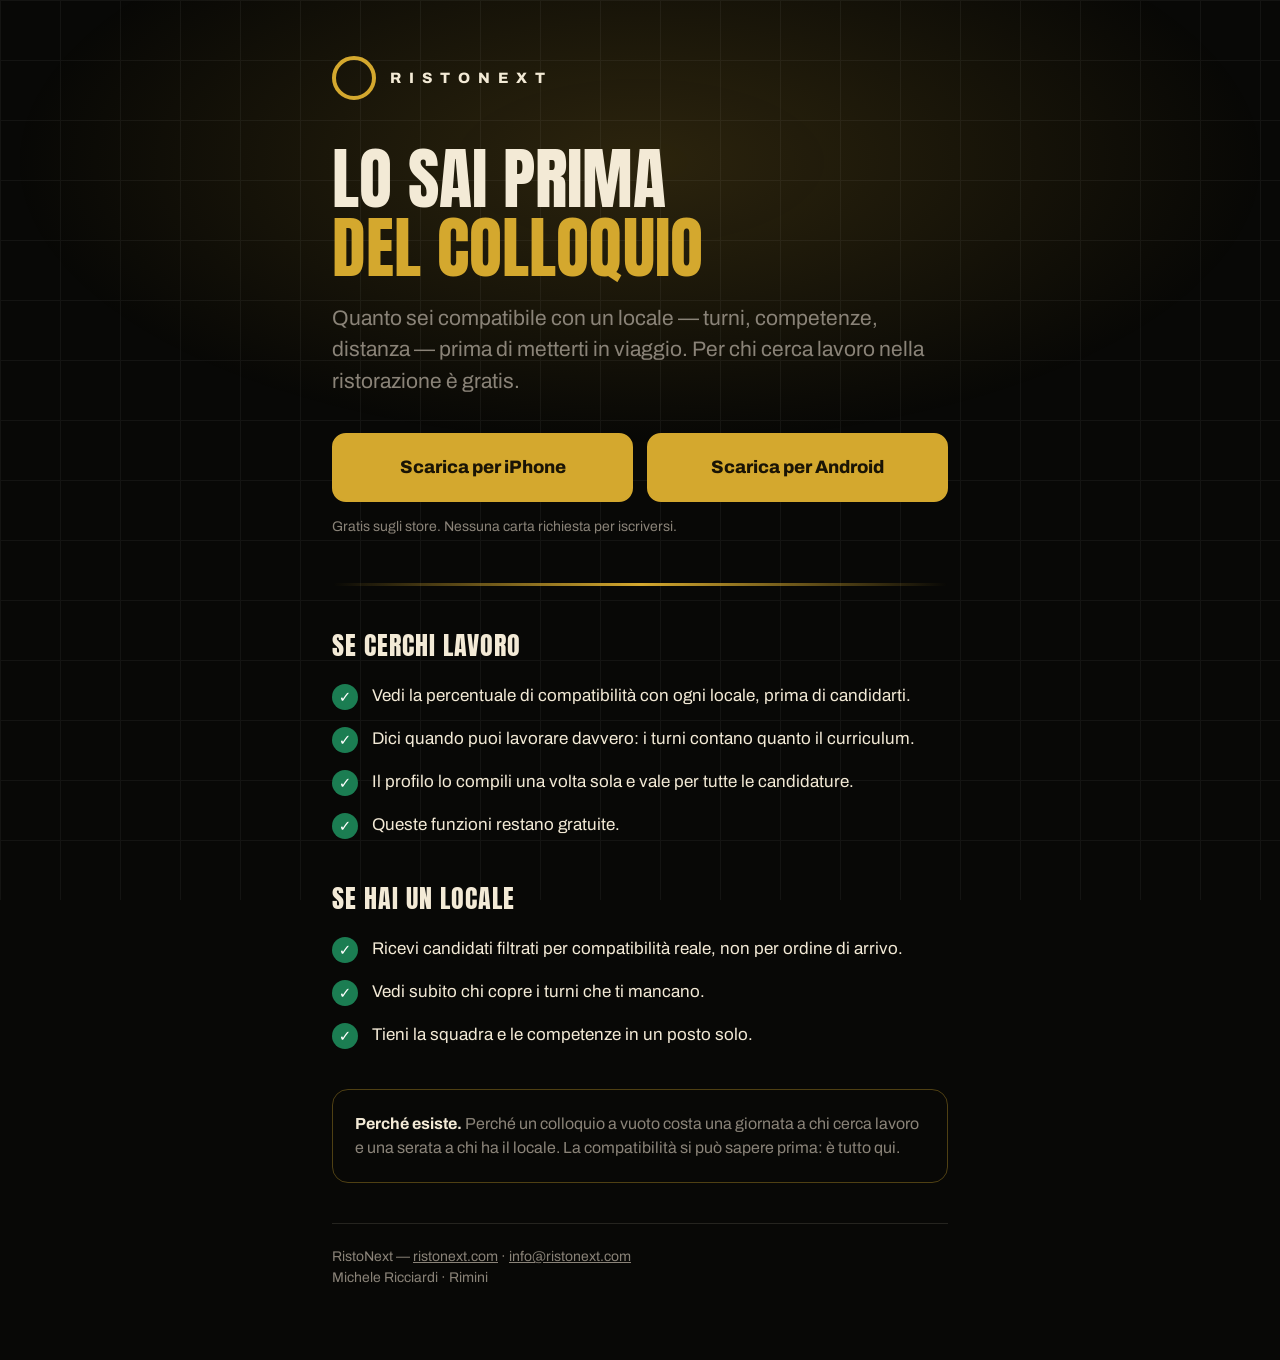
==== app/index.html @ 354b8bf4 "Add initial index.html for RistoNext landing page This HTML file serves as the landing page for Rist" ====
<!doctype html>
<html lang="it">
<head>
<meta charset="utf-8">
<meta name="viewport" content="width=device-width, initial-scale=1">
<title>Scarica RistoNext</title>
<meta name="description" content="RistoNext: sai quanto sei compatibile con un locale prima del colloquio. Gratis per chi cerca lavoro nella ristorazione.">
<meta name="robots" content="index, follow">
<meta property="og:title" content="Scarica RistoNext">
<meta property="og:description" content="Sai quanto sei compatibile con un locale prima del colloquio. Gratis per chi cerca lavoro.">
<meta property="og:type" content="website">
<link rel="preconnect" href="https://fonts.googleapis.com">
<link rel="preconnect" href="https://fonts.gstatic.com" crossorigin>
<link href="https://fonts.googleapis.com/css2?family=Anton&family=Archivo:wght@400;600;800&display=swap" rel="stylesheet">
<style>
  :root{
    --nero:#080806; --oro:#D4A82E; --avorio:#F3EAD6; --fumo:#8A8378;
    --verde:#1B7D52; --titolo:"Anton",Impact,sans-serif; --testo:"Archivo",system-ui,sans-serif;
  }
  *{box-sizing:border-box}
  html,body{margin:0;padding:0;overflow-x:clip}
  body{background:var(--nero);color:var(--avorio);font-family:var(--testo);line-height:1.5}
  .fondo{position:fixed;inset:0;z-index:0;background:
    radial-gradient(ellipse 70% 45% at 50% 18%, rgba(212,168,46,.18) 0%, rgba(8,8,6,0) 70%);}
  .griglia{position:fixed;inset:0;z-index:0;opacity:.05;
    background-image:linear-gradient(#fff 1px,transparent 1px),linear-gradient(90deg,#fff 1px,transparent 1px);
    background-size:60px 60px}
  main{position:relative;z-index:1;max-width:660px;margin:0 auto;padding:56px 22px 72px}
  .marchio{display:flex;align-items:center;gap:14px;margin-bottom:44px}
  .anello{width:44px;height:44px;border-radius:50%;border:4px solid var(--oro)}
  .marchio span{font-weight:800;letter-spacing:8px;font-size:15px;color:var(--avorio)}
  h1{font-family:var(--titolo);font-weight:400;text-transform:uppercase;
     font-size:clamp(38px,9vw,68px);line-height:1.02;margin:0 0 6px;overflow-wrap:anywhere}
  h1 .oro{color:var(--oro);display:block}
  .sotto{font-size:clamp(17px,4.2vw,21px);color:var(--fumo);margin:20px 0 36px;max-width:30em}
  .bottoni{display:flex;flex-direction:column;gap:14px;margin-bottom:14px}
  a.bottone{display:flex;align-items:center;justify-content:center;gap:12px;
    text-decoration:none;font-weight:800;font-size:18px;padding:19px 22px;border-radius:14px;
    background:var(--oro);color:#1a1405;border:2px solid var(--oro);transition:transform .12s ease,filter .12s ease}
  a.bottone.secondario{background:transparent;color:var(--avorio);border-color:rgba(243,234,214,.35)}
  a.bottone:hover{filter:brightness(1.06)}
  a.bottone:active{transform:translateY(1px)}
  a.bottone:focus-visible{outline:3px solid #fff;outline-offset:3px}
  .nota{font-size:14px;color:var(--fumo);margin:0 0 46px}
  .filo{height:3px;background:linear-gradient(90deg,transparent,var(--oro),transparent);margin:0 0 40px}
  h2{font-family:var(--titolo);font-weight:400;text-transform:uppercase;font-size:26px;letter-spacing:1px;margin:0 0 18px}
  ul{list-style:none;padding:0;margin:0 0 40px}
  li{display:flex;gap:14px;align-items:flex-start;margin-bottom:16px;font-size:17px}
  li .segno{flex:0 0 auto;width:26px;height:26px;border-radius:50%;background:var(--verde);color:#fff;
    display:flex;align-items:center;justify-content:center;font-size:15px;font-weight:800;margin-top:1px}
  .riquadro{border:1px solid rgba(212,168,46,.35);border-radius:16px;padding:22px;margin-bottom:40px}
  .riquadro p{margin:0;color:var(--fumo);font-size:16px}
  .riquadro strong{color:var(--avorio)}
  footer{color:var(--fumo);font-size:14px;border-top:1px solid rgba(243,234,214,.12);padding-top:22px}
  footer a{color:var(--fumo)}
  @media (min-width:560px){ .bottoni{flex-direction:row} a.bottone{flex:1} }
</style>
</head>
<body>
<div class="fondo"></div><div class="griglia"></div>
<main>
  <div class="marchio"><div class="anello"></div><span>RISTONEXT</span></div>

  <h1>Lo sai prima<span class="oro">del colloquio</span></h1>
  <p class="sotto">Quanto sei compatibile con un locale — turni, competenze, distanza — prima di
    metterti in viaggio. Per chi cerca lavoro nella ristorazione è gratis.</p>

  <div class="bottoni">
    <a class="bottone" id="apple" href="https://apps.apple.com/it/app/ristonext/id6762455597?ct=sito-app&mt=8">Scarica per iPhone</a>
    <a class="bottone" id="android" href="https://play.google.com/store/apps/details?id=dev.a0.apps.ristonext493&referrer=utm_source%3Dsito-app%26utm_medium%3Dorganico">Scarica per Android</a>
  </div>
  <p class="nota">Gratis sugli store. Nessuna carta richiesta per iscriversi.</p>

  <div class="filo"></div>

  <h2>Se cerchi lavoro</h2>
  <ul>
    <li><span class="segno">✓</span><span>Vedi la percentuale di compatibilità con ogni locale, prima di candidarti.</span></li>
    <li><span class="segno">✓</span><span>Dici quando puoi lavorare davvero: i turni contano quanto il curriculum.</span></li>
    <li><span class="segno">✓</span><span>Il profilo lo compili una volta sola e vale per tutte le candidature.</span></li>
    <li><span class="segno">✓</span><span>Queste funzioni restano gratuite.</span></li>
  </ul>

  <h2>Se hai un locale</h2>
  <ul>
    <li><span class="segno">✓</span><span>Ricevi candidati filtrati per compatibilità reale, non per ordine di arrivo.</span></li>
    <li><span class="segno">✓</span><span>Vedi subito chi copre i turni che ti mancano.</span></li>
    <li><span class="segno">✓</span><span>Tieni la squadra e le competenze in un posto solo.</span></li>
  </ul>

  <div class="riquadro">
    <p><strong>Perché esiste.</strong> Perché un colloquio a vuoto costa una giornata a chi cerca
    lavoro e una serata a chi ha il locale. La compatibilità si può sapere prima: è tutto qui.</p>
  </div>

  <footer>
    RistoNext — <a href="https://ristonext.com">ristonext.com</a> ·
    <a href="mailto:info@ristonext.com">info@ristonext.com</a><br>
    Michele Ricciardi · Rimini
  </footer>
</main>
<script>
  // mette davanti il pulsante dello store giusto; l'altro resta comunque visibile
  (function () {
    var ua = navigator.userAgent || "";
    var iOS = /iPad|iPhone|iPod/.test(ua) || (navigator.platform === "MacIntel" && navigator.maxTouchPoints > 1);
    var android = /Android/i.test(ua);
    var apple = document.getElementById("apple");
    var droid = document.getElementById("android");
    if (!apple || !droid) return;
    if (android) { droid.parentNode.insertBefore(droid, apple); apple.className = "bottone secondario"; }
    else if (iOS) { droid.className = "bottone secondario"; }
  })();
</script>
</body>
</html>
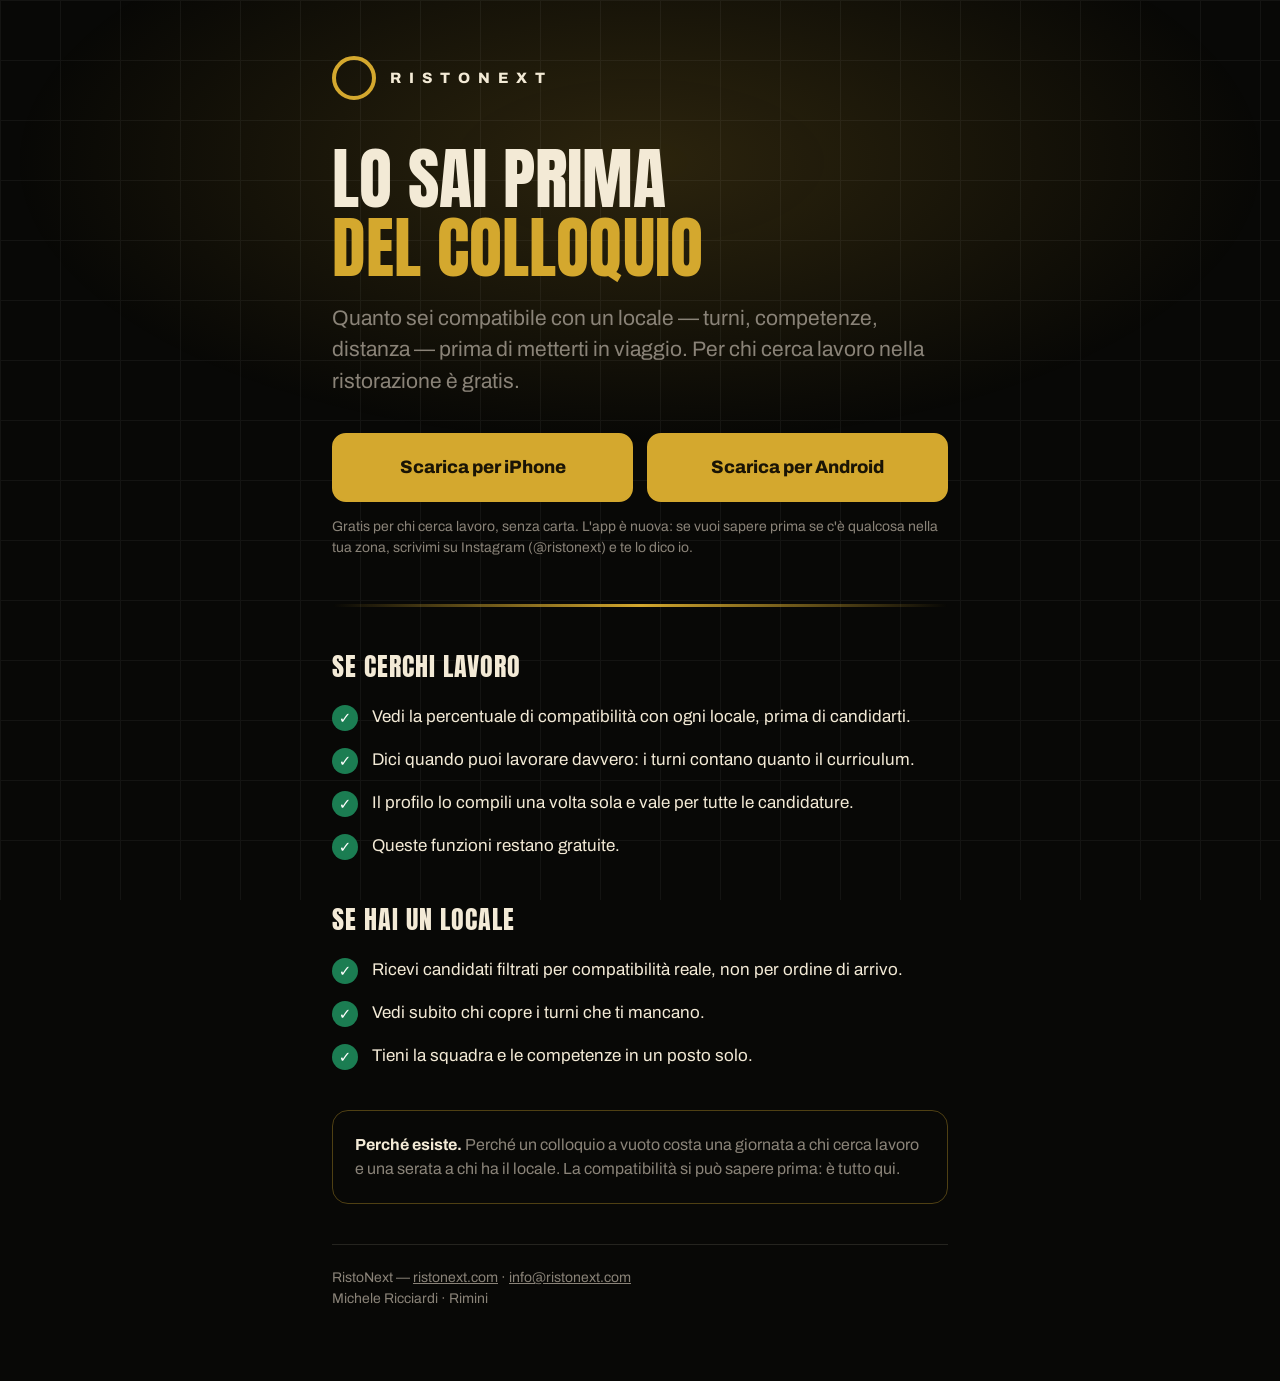
==== commit b70c2b37: "Pagina /app: etichetta di provenienza da ?da= e riga sulla zona Co-Authored-By: Claude Opus 5.5 <nor" ====
--- a/app/index.html
+++ b/app/index.html
@@ -69,7 +69,7 @@
     <a class="bottone" id="apple" href="https://apps.apple.com/it/app/ristonext/id6762455597?ct=sito-app&mt=8">Scarica per iPhone</a>
     <a class="bottone" id="android" href="https://play.google.com/store/apps/details?id=dev.a0.apps.ristonext493&referrer=utm_source%3Dsito-app%26utm_medium%3Dorganico">Scarica per Android</a>
   </div>
-  <p class="nota">Gratis sugli store. Nessuna carta richiesta per iscriversi.</p>
+  <p class="nota">Gratis per chi cerca lavoro, senza carta. L'app è nuova: se vuoi sapere prima se c'è qualcosa nella tua zona, scrivimi su Instagram (@ristonext) e te lo dico io.</p>
 
   <div class="filo"></div>
 
@@ -112,5 +112,11 @@
     else if (iOS) { droid.className = "bottone secondario"; }
   })();
 </script>
+<script>
+  // etichetta di provenienza: ?da=dm-a, dm-b, bio, email-locali, scuole, gruppi (07/10/2026)
+  (function(){var d=(new URLSearchParams(location.search).get('da')||'').replace(/[^a-z0-9-]/gi,'').slice(0,30);if(!d)return;
+  document.querySelectorAll('a[href*="apps.apple.com"]').forEach(function(a){a.href=a.href.replace(/ct=[^&]*/,'ct='+d);});
+  document.querySelectorAll('a[href*="play.google.com"]').forEach(function(a){a.href=a.href.replace(/utm_source%3D[^%&]*/,'utm_source%3D'+d);});})();
+</script>
 </body>
 </html>
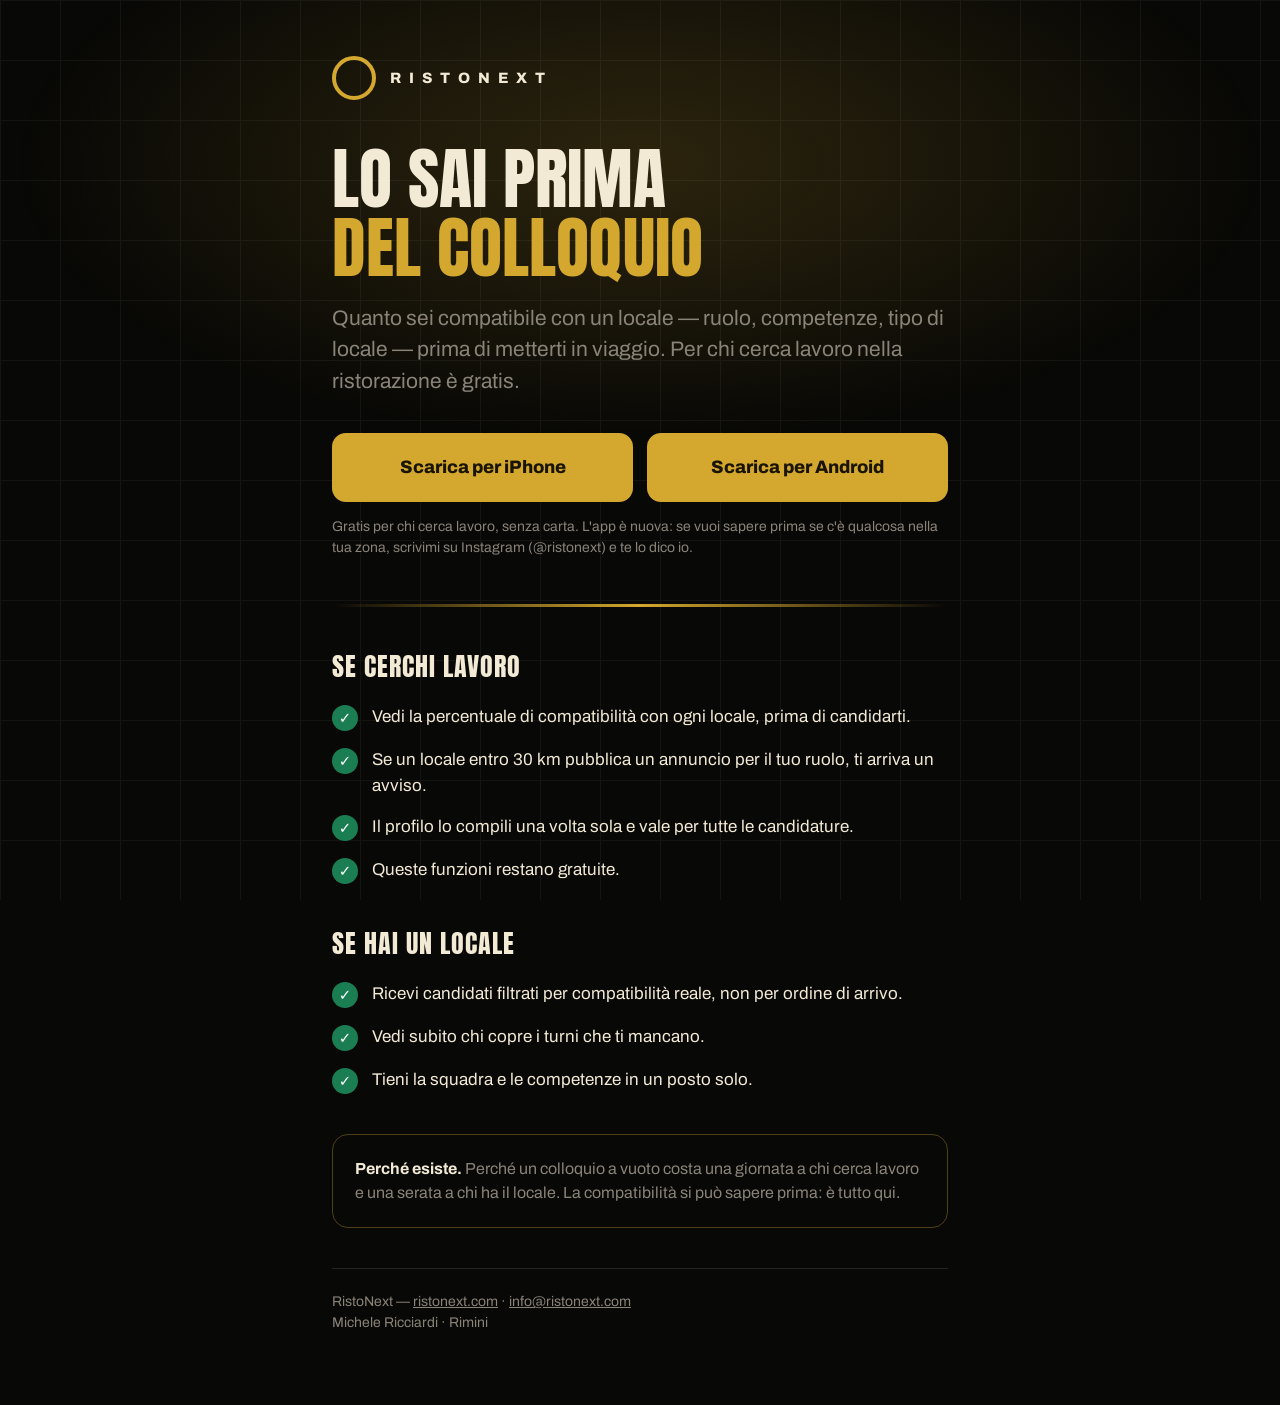
==== commit 7bcdfdd1: "Sito allineato all'app: prezzi veri dei piani, tetti IA, compatibilita', avviso di zona, marchio Ris" ====
--- a/app/index.html
+++ b/app/index.html
@@ -62,7 +62,7 @@
   <div class="marchio"><div class="anello"></div><span>RISTONEXT</span></div>
 
   <h1>Lo sai prima<span class="oro">del colloquio</span></h1>
-  <p class="sotto">Quanto sei compatibile con un locale — turni, competenze, distanza — prima di
+  <p class="sotto">Quanto sei compatibile con un locale — ruolo, competenze, tipo di locale — prima di
     metterti in viaggio. Per chi cerca lavoro nella ristorazione è gratis.</p>
 
   <div class="bottoni">
@@ -76,7 +76,7 @@
   <h2>Se cerchi lavoro</h2>
   <ul>
     <li><span class="segno">✓</span><span>Vedi la percentuale di compatibilità con ogni locale, prima di candidarti.</span></li>
-    <li><span class="segno">✓</span><span>Dici quando puoi lavorare davvero: i turni contano quanto il curriculum.</span></li>
+    <li><span class="segno">✓</span><span>Se un locale entro 30 km pubblica un annuncio per il tuo ruolo, ti arriva un avviso.</span></li>
     <li><span class="segno">✓</span><span>Il profilo lo compili una volta sola e vale per tutte le candidature.</span></li>
     <li><span class="segno">✓</span><span>Queste funzioni restano gratuite.</span></li>
   </ul>
